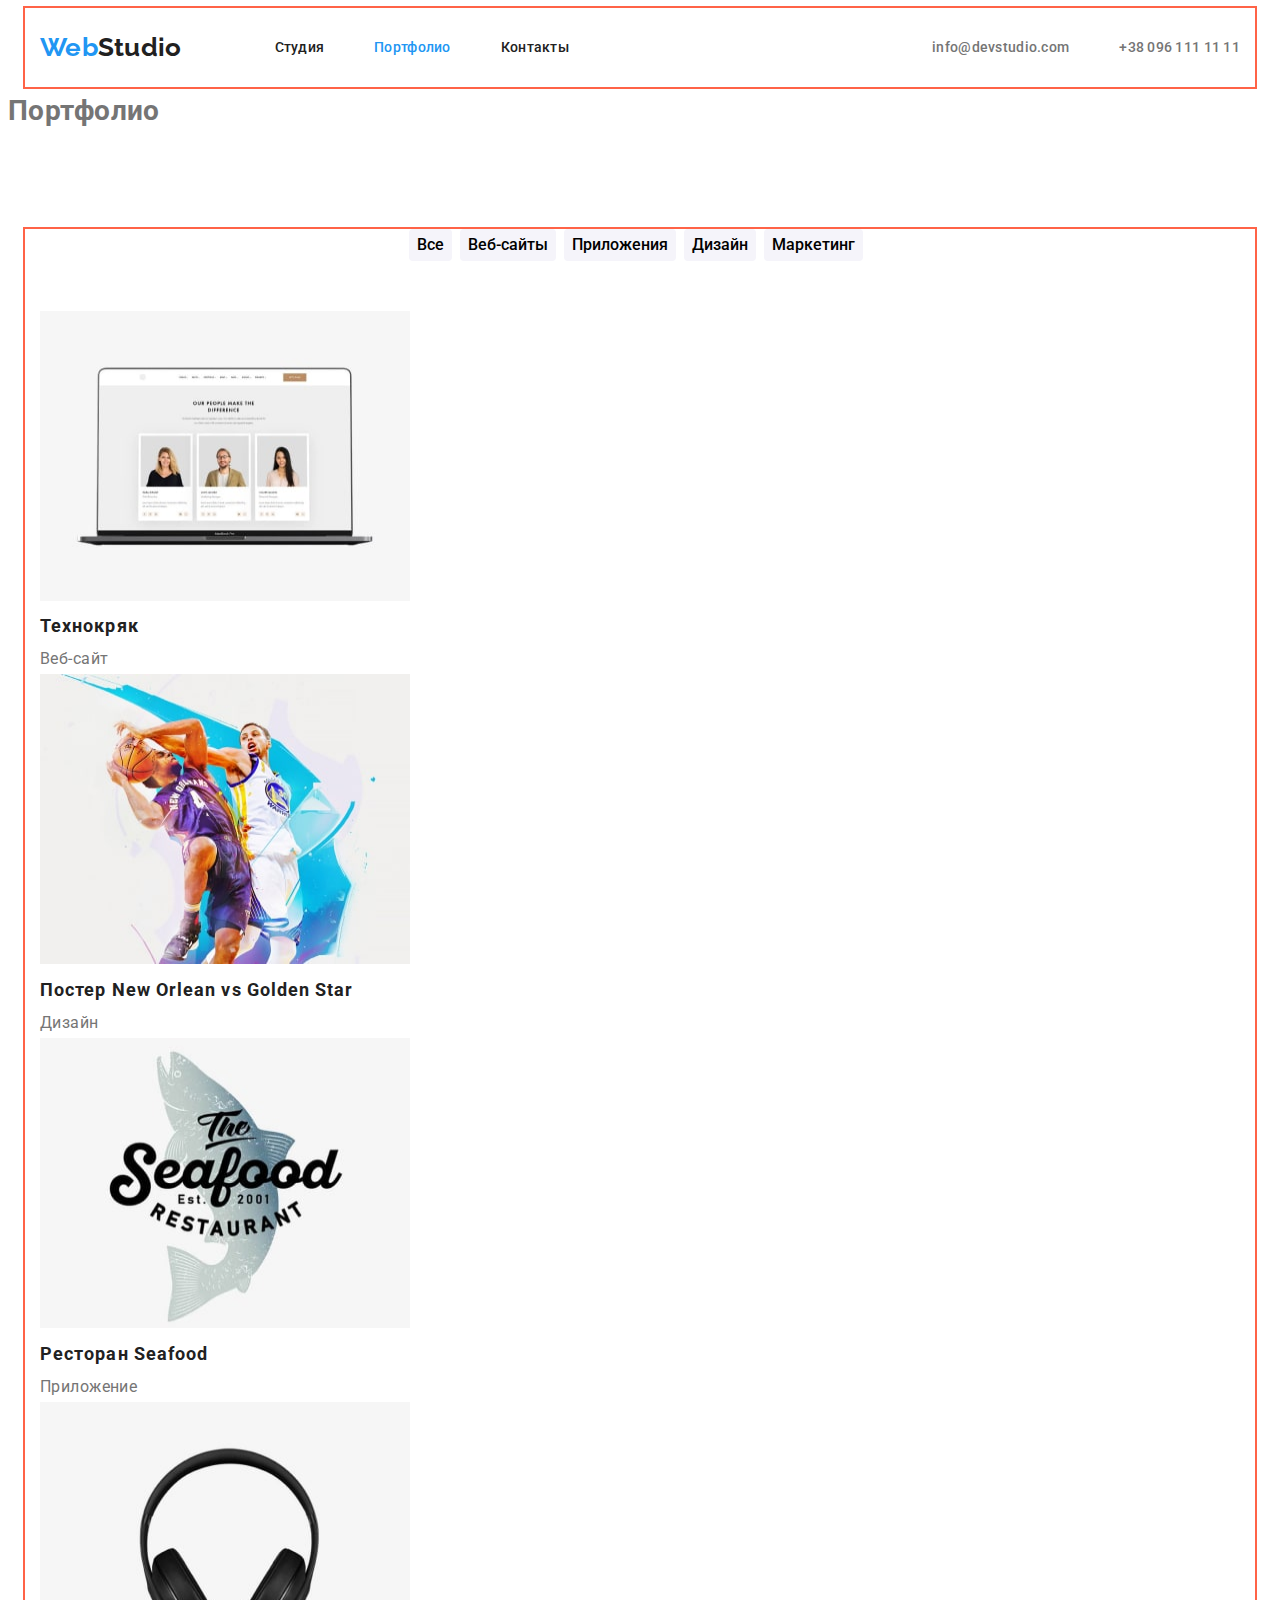
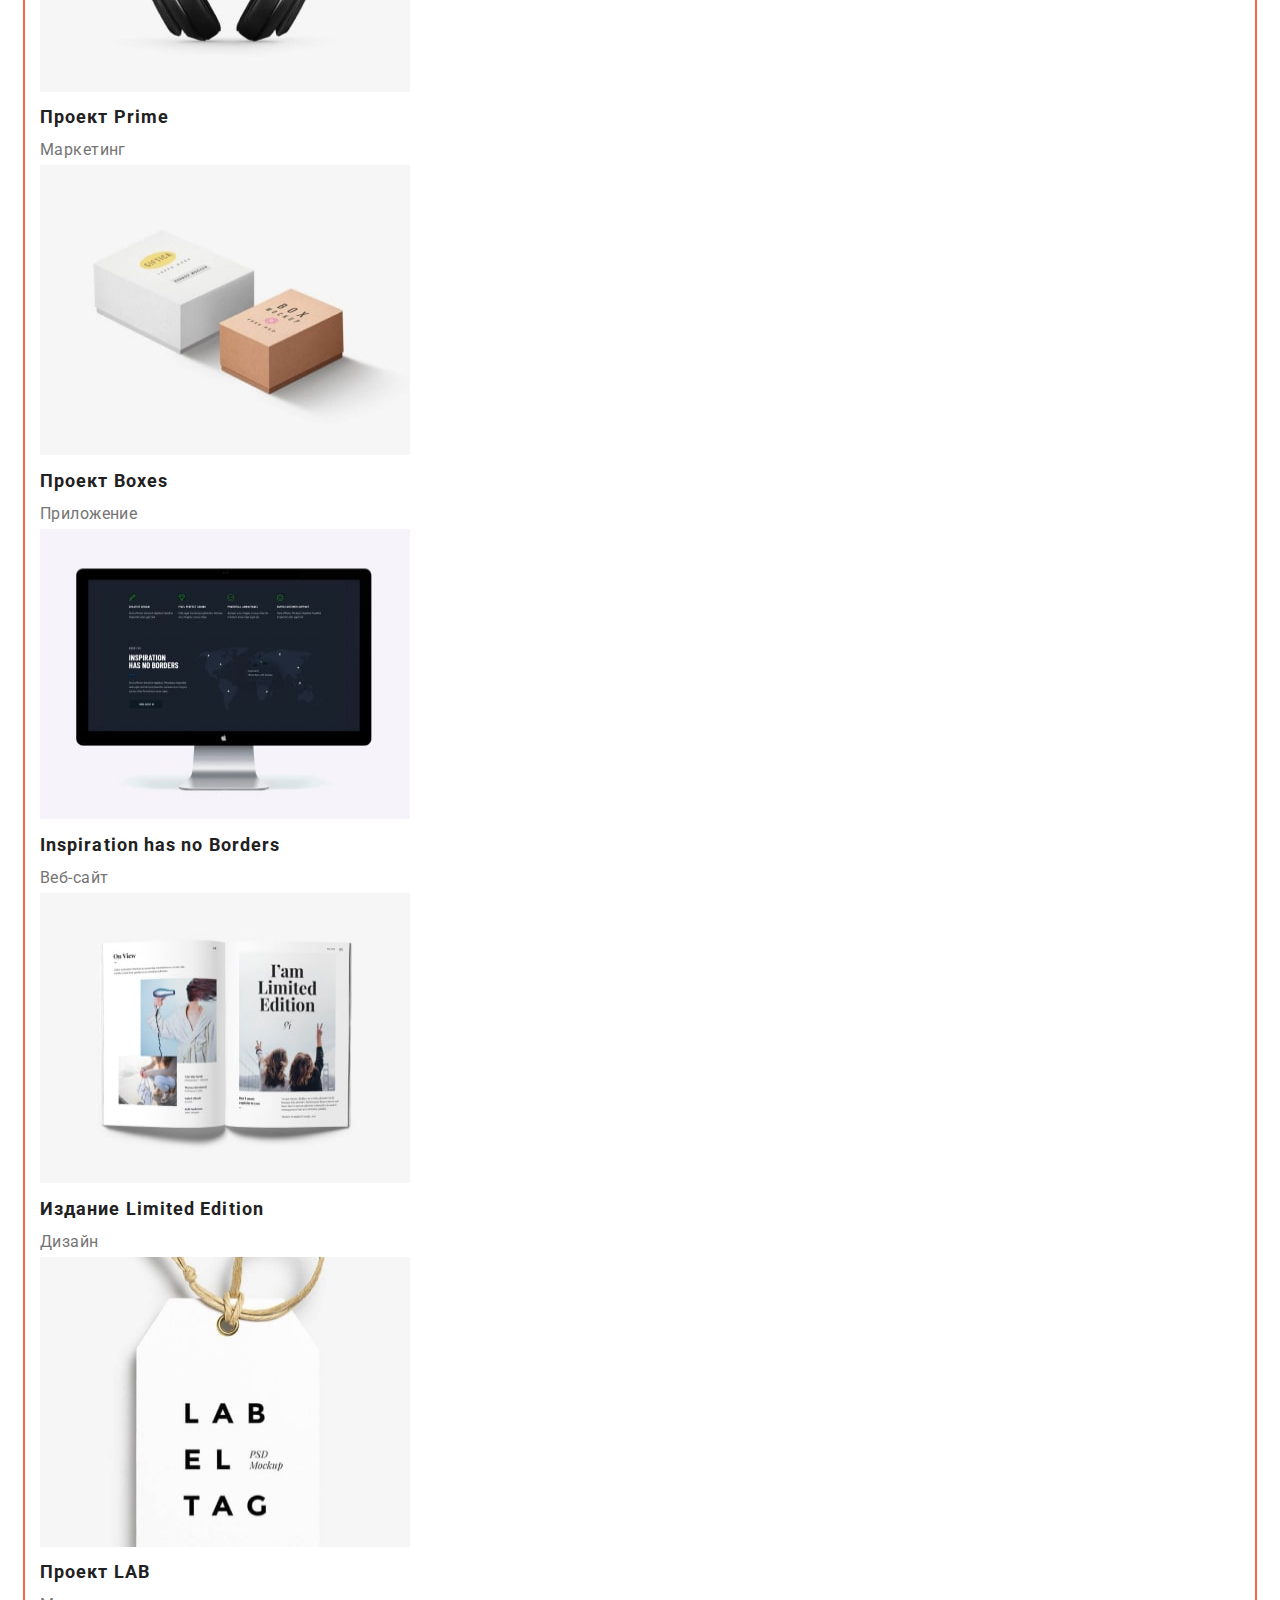
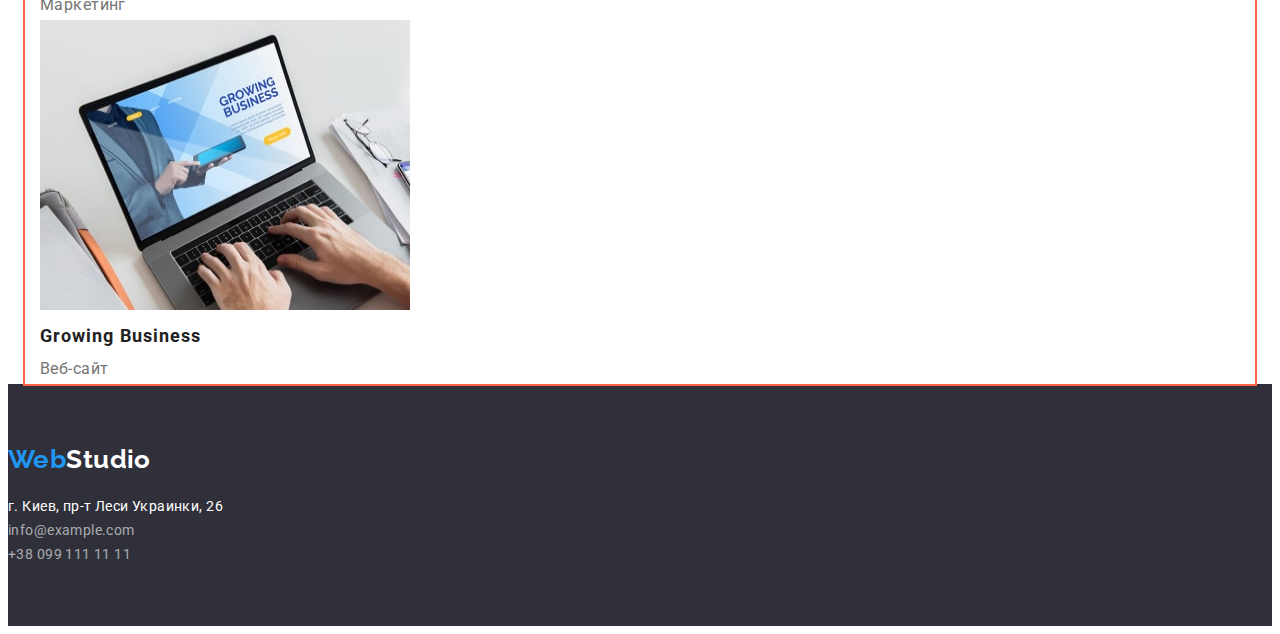
==== portfolio.html @ d2736cd9 "Задает геометрию Главной странице" ====
<!DOCTYPE html>
<html lang="ru">

<head>
    <meta charset="UTF-8">
    <meta http-equiv="X-UA-Compatible" content="IE=edge">
    <meta name="viewport" content="width=device-width, initial-scale=1.0">
    <title>Document</title>
    <link rel="stylesheet" href="./css/styles.css">
    <link rel="stylesheet" href="<link rel=" preconnect" href="https://fonts.googleapis.com">
    <link rel="preconnect" href="https://fonts.gstatic.com" crossorigin>
    <link href="https://fonts.googleapis.com/css2?family=Raleway:wght@700&family=Roboto:wght@400;500;700;900&display=swap"
        rel="stylesheet">

</head>

<body class="page">
    <header class="page-header">
        <div class="header-nav container">
            <a class="logo link" href="./index.html"><span class="logo-accent">Web</span>Studio</a>
            <nav>
                <ul class="site-nav list">
                    <li class="item">
                        <a class=" link" href="./index.html"> Студия </a>
                    </li>
                    <li class="item">
                        <a class="current link" href="./portfolio.html"> Портфолио </a>
                    </li>
                    <li class="item">
                        <a class="link" href=""> Контакты </a>
                    </li>
                </ul>
            </nav>
            <ul class="site-contact list">
                <li class="item">
                    <a class="link" href="mailto:info@devstudio.com">info@devstudio.com</a>
                </li>
                <li class="item">
                    <a class="link" href="tel:+380961111111"> +38 096 111 11 11</a>
                </li>
            </ul>
        </div>

    </header>
    <main>
        <h1>Портфолио</h1>
        <!-- links -->
        <section>
            <div class="container">
                <ul class="filter list">
                    <li><button type="button" class="portfolio-button button">Все</button></li>
                    <li><button type="button" class="portfolio-button button">Веб-сайты</button></li>
                    <li><button type="button" class="portfolio-button button">Приложения</button></li>
                    <li><button type="button" class="portfolio-button button">Дизайн</button></li>
                    <li><button type="button" class="portfolio-button button">Маркетинг</button></li>
                </ul>
                
                <ul class="list work-list">
                    <li><img src="./images/portfolio/portfolio1-min.jpg" alt="Команда" width="370" height="290">
                        <h2 class="work-list-title">Технокряк</h2>
                        <p class="work-list-text">Веб-сайт</p>
                    </li>
                    <li><img src="./images/portfolio/portfolio2-min.jpg" alt="Баскетбол" width="370" height="290">
                        <h2 class="work-list-title">Постер New Orlean vs Golden Star</h2>
                        <p class="work-list-text">Дизайн</p>
                    </li>
                    <li><img src="./images/portfolio/portfolio3-min.jpg" alt="Рыба" width="370" height="290">
                        <h2 class="work-list-title">Ресторан Seafood</h2>
                        <p class="work-list-text">Приложение</p>
                    </li>
                    <li><img src="./images/portfolio/portfolio4-min.jpg" alt="Наушники" width="370" height="290">
                        <h2 class="work-list-title">Проект Prime</h2>
                        <p class="work-list-text">Маркетинг</p>
                    </li>
                    <li><img src="./images/portfolio/portfolio5-min.jpg" alt="Коробки" width="370" height="290">
                        <h2 class="work-list-title">Проект Boxes</h2>
                        <p class="work-list-text">Приложение</p>
                    </li>
                    <li><img src="./images/portfolio/portfolio6-min.jpg" alt="Монитор" width="370" height="290">
                        <h2 class="work-list-title">Inspiration has no Borders</h2>
                        <p class="work-list-text">Веб-сайт</p>
                    </li>
                    <li><img src="./images/portfolio/portfolio7-min.jpg" alt="Журнал" width="370" height="290">
                        <h2 class="work-list-title">Издание Limited Edition</h2>
                        <p class="work-list-text">Дизайн</p>
                    </li>
                    <li><img src="./images/portfolio/portfolio8-min.jpg" alt="Этикетка" width="370" height="290">
                        <h2 class="work-list-title">Проект LAB</h2>
                        <p class="work-list-text">Маркетинг</p>
                    </li>
                    <li><img src="./images/portfolio/portfolio9-min.jpg" alt="Ноутбук" width="370" height="290">
                        <h2 class="work-list-title">Growing Business</h2>
                        <p class="work-list-text">Веб-сайт</p>
                    </li>
                </ul>

            </div>
            
        </section>
    </main>

    <footer class="footer">
        <a class="footer-logo link" href="./index.html"><span class="logo-accent">Web</span>Studio</a>
        <address class="address">
            г. Киев, пр-т Леси Украинки, 26
        </address>
        <address class="footer-contacts">
            <a class="link" href="mailto:info@example.com">info@example.com </a> <br>
            <a class="link" href="tel:+380991111111"> +38 099 111 11 11 </a>
        </address>
    </footer>
</body>

</html>
---- css/styles.css ----
:root {
  --primaty-text-color: #757575;
  --title-text-color: #212121;
  --accent-color: #2196f3;
  --primary-white-color: #ffffff;
  --secondary-background-color: #2f303a;
  --footer-contact-color: rgba(255, 255, 255, 0.6);
}

p,
h1,
h2,
h3,
h4,
h5,
h6 {
  margin-top: 0;
  margin-bottom: 0;
}

.container {
  width: 1200px;
  padding-left: 15px;
  padding-right: 15px;
  margin: 0 auto;
  outline: 2px solid tomato;
}
.page {
  background-color: var(--primary-white-color);
  color: var(--primaty-text-color);
  font-family: Roboto, sans-serif;
  font-size: 14px;
  line-height: 1.7;
  letter-spacing: 0.03em;
}
.list {
  list-style: none;
  margin-bottom: 0;
  margin-top: 0;
  padding-left: 0;
}

.link {
  text-decoration: none;
}

.button {
  font-family: Roboto;
  cursor: pointer;
  border-radius: 4px;
}

/* Header */
.header-nav {
  display: flex;
}
.page-header {
  font-weight: 500;
  line-height: 1.1;
  letter-spacing: 0.02em;
  align-items: center;
}
.logo,
.footer-logo {
  padding-top: 24px;
  color: var(--title-text-color);

  font-family: Raleway, sans-serif;
  font-weight: 700;
  font-size: 26px;
  line-height: 1.2;
}
.logo {
  margin-right: 93px;
}
.logo-accent {
  color: var(--accent-color);
}

.site-nav {
  display: flex;
  align-items: center;
}

.site-nav .link {
  display: block;
  padding-top: 32px;
  padding-bottom: 32px;

  color: var(--title-text-color);
}

.site-nav a:hover,
.site-nav a:focus {
  color: var(--accent-color);
}
.site-nav .current {
  color: var(--accent-color);
}

.site-nav .item:not(:last-child) {
  margin-right: 50px;
}

.site-contact {
  display: flex;
  margin-left: auto;
}
.site-contact .item + .item {
  margin-left: 50px;
}
.site-contact .link {
  display: flex;
  padding-top: 32px;
  padding-bottom: 32px;

  color: #757575;
}
.site-contact a:hover,
.site-contact a:focus {
  color: var(--accent-color);
}

/* Hero */
.hero {
  margin-bottom: 94px;
  background-color: var(--secondary-background-color);
}
.hero-title {
  margin-bottom: 30px;

  color: var(--primary-white-color);

  font-family: Roboto;
  font-weight: 900;
  font-size: 44px;
  line-height: 1.4;
  text-align: center;
  letter-spacing: 0.06em;
  text-transform: uppercase;
}

.hero-button {
  width: 200px;
  height: 50px;

  border-color: transparent;

  background-color: var(--accent-color);
  color: var(--primary-white-color);

  font-weight: 700;
  font-size: 16px;
  line-height: 1.9;
  text-align: center;
  letter-spacing: 0.06em;
}

/* Sections */
.section-title {
  margin-bottom: 50px;
  color: var(--title-text-color);

  font-size: 36px;
  line-height: 1.2;
  text-align: center;
}

/* Benefits */
.benefits {
  margin-bottom: 94px;
}
.benefits-list {
  display: flex;
}

.benefits-list h3 {
  color: var(--title-text-color);
}

.benefits-item:not(:last-child) {
  margin-right: 30px;
}
.benefits-list-title {
  margin-bottom: 10px;
  font-size: 14px;
  line-height: 1.1;
  text-transform: uppercase;
}

.benefits-text {
  max-width: 270px;
}

/* Tasks */
.tasks {
  margin-bottom: 94px;
}
.tasks-list {
  display: flex;
}

.tasks-item {
  margin-right: 30px;
}

/* Team */
.team {
  margin-bottom: 0;
  padding-top: 94px;
  padding-bottom: 94px;

  background-color: #f5f4fa;
}

.team-item:not(:last-child) {
  margin-right: 30px;
  padding-bottom: 30px;

  background-color: #ffffff;
}
.team-list {
  display: flex;

  font-size: 16px;
  line-height: 1.2;
  text-align: center;
}

.team-list-title {
  margin-top: 30px;
  margin-bottom: 10px;
  color: var(--title-text-color);

  font-weight: 500;
  font-size: 16px;
  line-height: 1.2;
  text-align: center;
}

/* -----------Portfolio */
.filter {
  display: flex;
  justify-content: center;
  margin-bottom: 50px;
  margin-top: 94px;
}
.portfolio-button {
  background-color: #f5f4fa;
  border-color: transparent;

  font-weight: 500;
  font-size: 16px;
  line-height: 1.6;
  text-align: center;
}
.portfolio-button:hover,
.portfolio-button:focus {
  color: #ffffff;
  background-color: var(--accent-color);
}

.portfolio-button {
  margin-right: 8px;
}

.work-list-title {
  color: var(--title-text-color);

  font-size: 18px;
  line-height: 2;
  letter-spacing: 0.06em;
}

.work-list-text {
  font-size: 16px;
  line-height: 1.87;
}

/* Footer */
.footer {
  padding-top: 60px;
  padding-bottom: 60px;
  background-color: var(--secondary-background-color);
}
.footer-logo {
  padding-bottom: 0;
  padding-top: 0;
  display: block;
  margin-bottom: 20px;

  color: var(--primary-white-color);
}

.address {
  color: var(--primary-white-color);
  font-style: normal;
}

.footer-contacts a {
  font-style: normal;
  color: var(--footer-contact-color);
}

.footer-contacts a:hover,
.footer-contacts a:focus {
  color: var(--accent-color);
}
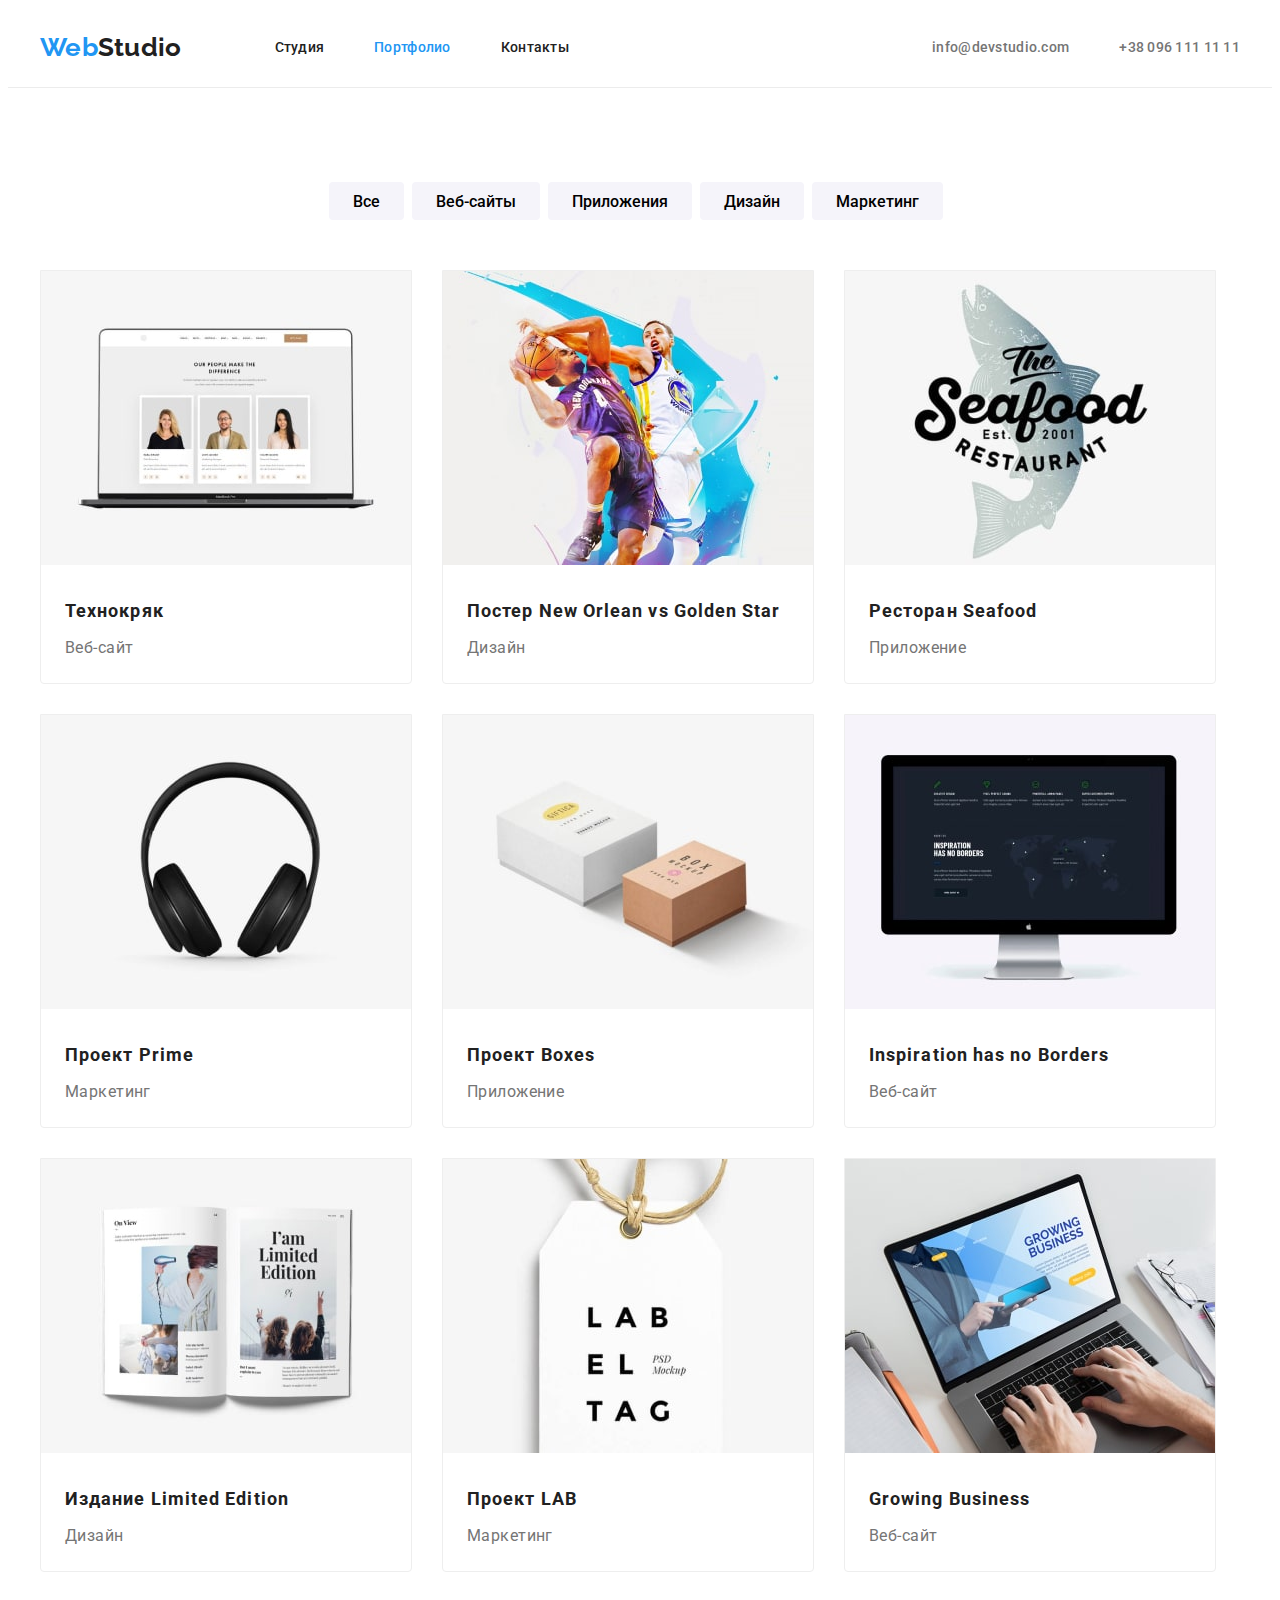
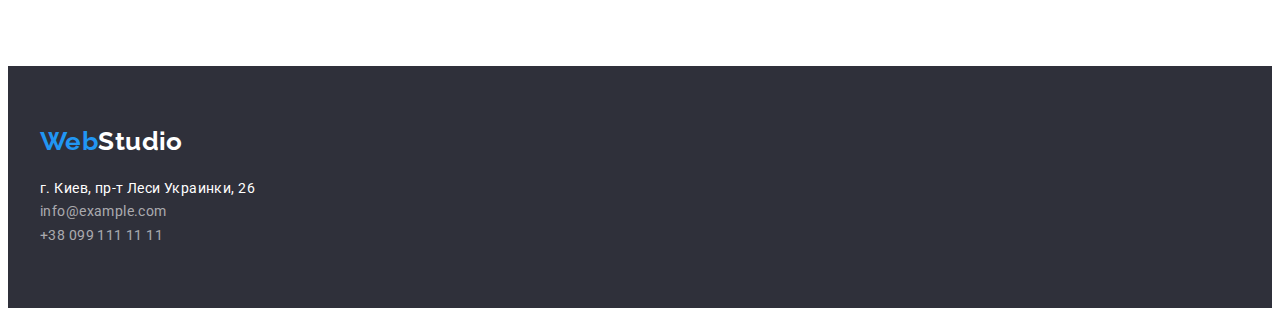
==== commit fb3e5566: "Задает геометрию странице Портфолио" ====
--- a/portfolio.html
+++ b/portfolio.html
@@ -43,7 +43,7 @@
 
     </header>
     <main>
-        <h1>Портфолио</h1>
+        <h1 class="visually-hidden">Портфолио</h1>
         <!-- links -->
         <section>
             <div class="container">
@@ -56,41 +56,47 @@
                 </ul>
                 
                 <ul class="list work-list">
-                    <li><img src="./images/portfolio/portfolio1-min.jpg" alt="Команда" width="370" height="290">
-                        <h2 class="work-list-title">Технокряк</h2>
-                        <p class="work-list-text">Веб-сайт</p>
+                    <li class="work-item"><img src="./images/portfolio/portfolio1-min.jpg" alt="Команда" width="370" height="294">
+                        <div class="card">
+                            <h2 class="work-list-title">Технокряк</h2>
+                            <p class="work-list-text">Веб-сайт</p>
+                        </div>
                     </li>
-                    <li><img src="./images/portfolio/portfolio2-min.jpg" alt="Баскетбол" width="370" height="290">
-                        <h2 class="work-list-title">Постер New Orlean vs Golden Star</h2>
+                    <li class="work-item"><img src="./images/portfolio/portfolio2-min.jpg" alt="Баскетбол" width="370" height="294">
+                        
+                        <div class="card">
+                            <h2 class="work-list-title">Постер New Orlean vs Golden Star</h2>
                         <p class="work-list-text">Дизайн</p>
+                        </div>
                     </li>
-                    <li><img src="./images/portfolio/portfolio3-min.jpg" alt="Рыба" width="370" height="290">
+                    <li class="work-item"><img src="./images/portfolio/portfolio3-min.jpg" alt="Рыба" width="370" height="294">
+                        <div class="card">
                         <h2 class="work-list-title">Ресторан Seafood</h2>
-                        <p class="work-list-text">Приложение</p>
+                        <p class="work-list-text">Приложение</p></div>
                     </li>
-                    <li><img src="./images/portfolio/portfolio4-min.jpg" alt="Наушники" width="370" height="290">
-                        <h2 class="work-list-title">Проект Prime</h2>
-                        <p class="work-list-text">Маркетинг</p>
+                    <li class="work-item"><img src="./images/portfolio/portfolio4-min.jpg" alt="Наушники" width="370" height="294">
+                        <div class="card"><h2 class="work-list-title">Проект Prime</h2>
+                        <p class="work-list-text">Маркетинг</p></div>
                     </li>
-                    <li><img src="./images/portfolio/portfolio5-min.jpg" alt="Коробки" width="370" height="290">
-                        <h2 class="work-list-title">Проект Boxes</h2>
-                        <p class="work-list-text">Приложение</p>
+                    <li class="work-item"><img src="./images/portfolio/portfolio5-min.jpg" alt="Коробки" width="370" height="294">
+                        <div class="card"><h2 class="work-list-title">Проект Boxes</h2>
+                        <p class="work-list-text">Приложение</p></div>
                     </li>
-                    <li><img src="./images/portfolio/portfolio6-min.jpg" alt="Монитор" width="370" height="290">
-                        <h2 class="work-list-title">Inspiration has no Borders</h2>
-                        <p class="work-list-text">Веб-сайт</p>
+                    <li class="work-item"><img src="./images/portfolio/portfolio6-min.jpg" alt="Монитор" width="370" height="294">
+                        <div class="card"><h2 class="work-list-title">Inspiration has no Borders</h2>
+                        <p class="work-list-text">Веб-сайт</p></div>
                     </li>
-                    <li><img src="./images/portfolio/portfolio7-min.jpg" alt="Журнал" width="370" height="290">
-                        <h2 class="work-list-title">Издание Limited Edition</h2>
-                        <p class="work-list-text">Дизайн</p>
+                    <li class="work-item"><img src="./images/portfolio/portfolio7-min.jpg" alt="Журнал" width="370" height="294">
+                        <div class="card"><h2 class="work-list-title">Издание Limited Edition</h2>
+                        <p class="work-list-text">Дизайн</p></div>
                     </li>
-                    <li><img src="./images/portfolio/portfolio8-min.jpg" alt="Этикетка" width="370" height="290">
-                        <h2 class="work-list-title">Проект LAB</h2>
-                        <p class="work-list-text">Маркетинг</p>
+                    <li class="work-item"><img src="./images/portfolio/portfolio8-min.jpg" alt="Этикетка" width="370" height="294">
+                        <div class="card"><h2 class="work-list-title">Проект LAB</h2>
+                        <p class="work-list-text">Маркетинг</p></div>
                     </li>
-                    <li><img src="./images/portfolio/portfolio9-min.jpg" alt="Ноутбук" width="370" height="290">
-                        <h2 class="work-list-title">Growing Business</h2>
-                        <p class="work-list-text">Веб-сайт</p>
+                    <li class="work-item"><img src="./images/portfolio/portfolio9-min.jpg" alt="Ноутбук" width="370" height="294">
+                        <div class="card"><h2 class="work-list-title">Growing Business</h2>
+                        <p class="work-list-text">Веб-сайт</p></div>
                     </li>
                 </ul>
 
@@ -100,14 +106,21 @@
     </main>
 
     <footer class="footer">
-        <a class="footer-logo link" href="./index.html"><span class="logo-accent">Web</span>Studio</a>
-        <address class="address">
-            г. Киев, пр-т Леси Украинки, 26
-        </address>
-        <address class="footer-contacts">
-            <a class="link" href="mailto:info@example.com">info@example.com </a> <br>
-            <a class="link" href="tel:+380991111111"> +38 099 111 11 11 </a>
-        </address>
+        <div class="container">
+            <a class="footer-logo link" href="./index.html"><span class="logo-accent">Web</span>Studio</a>
+            <div class="footer-address">
+                <address class="address">
+                    г. Киев, пр-т Леси Украинки, 26
+                </address>
+                <address class="footer-contacts">
+                    <a class="link" href="mailto:info@example.com">info@example.com </a> <br>
+                    <a class="link" href="tel:+380991111111"> +38 099 111 11 11 </a>
+                </address>
+            </div>
+    
+        </div>
+    
+    
     </footer>
 </body>
 
--- a/css/styles.css
+++ b/css/styles.css
@@ -23,7 +23,7 @@
   padding-left: 15px;
   padding-right: 15px;
   margin: 0 auto;
-  outline: 2px solid tomato;
+  /* outline: 2px solid tomato; */
 }
 .page {
   background-color: var(--primary-white-color);
@@ -49,12 +49,23 @@
   cursor: pointer;
   border-radius: 4px;
 }
-
+.visually-hidden {
+  position: absolute;
+  width: 1px;
+  height: 1px;
+  margin: -1px;
+  padding: 0;
+  overflow: hidden;
+  border: 0;
+  clip: rect(0 0 0 0);
+}
 /* Header */
 .header-nav {
   display: flex;
 }
 .page-header {
+  border-bottom: 1px solid #ececec;
+
   font-weight: 500;
   line-height: 1.1;
   letter-spacing: 0.02em;
@@ -123,7 +134,8 @@
 
 /* Hero */
 .hero {
-  margin-bottom: 94px;
+  padding-top: 200px;
+  padding-bottom: 200px;
   background-color: var(--secondary-background-color);
 }
 .hero-title {
@@ -141,6 +153,10 @@
 }
 
 .hero-button {
+  display: flex;
+  margin-left: auto;
+  margin-right: auto;
+
   width: 200px;
   height: 50px;
 
@@ -157,6 +173,7 @@
 }
 
 /* Sections */
+
 .section-title {
   margin-bottom: 50px;
   color: var(--title-text-color);
@@ -168,7 +185,8 @@
 
 /* Benefits */
 .benefits {
-  margin-bottom: 94px;
+  padding-top: 94px;
+  padding-bottom: 94px;
 }
 .benefits-list {
   display: flex;
@@ -194,7 +212,7 @@
 
 /* Tasks */
 .tasks {
-  margin-bottom: 94px;
+  padding-bottom: 94px;
 }
 .tasks-list {
   display: flex;
@@ -213,11 +231,12 @@
   background-color: #f5f4fa;
 }
 
+.team-item-bg {
+  background-color: #ffffff;
+}
 .team-item:not(:last-child) {
   margin-right: 30px;
   padding-bottom: 30px;
-
-  background-color: #ffffff;
 }
 .team-list {
   display: flex;
@@ -243,9 +262,14 @@
   display: flex;
   justify-content: center;
   margin-bottom: 50px;
-  margin-top: 94px;
+  padding-top: 94px;
 }
 .portfolio-button {
+  margin-right: 8px;
+  padding-right: 22px;
+  padding-left: 22px;
+
+  height: 38px;
   background-color: #f5f4fa;
   border-color: transparent;
 
@@ -260,11 +284,30 @@
   background-color: var(--accent-color);
 }
 
-.portfolio-button {
-  margin-right: 8px;
-}
-
+.work-list {
+  display: flex;
+  flex-wrap: wrap;
+  margin-left: -30px;
+  margin-top: -30px;
+  padding-bottom: 94px;
+}
+
+.card {
+  margin-left: 24px;
+  margin-right: 24px;
+}
+.work-item {
+  flex-basis: ((100%-9 * 30) / 9);
+  margin-left: 30px;
+  margin-top: 30px;
+  padding-bottom: 20px;
+  border: 1px solid #eeeeee;
+  border-bottom-right-radius: 4px;
+  border-bottom-left-radius: 4px;
+}
 .work-list-title {
+  margin-top: 20px;
+  margin-bottom: 4px;
   color: var(--title-text-color);
 
   font-size: 18px;
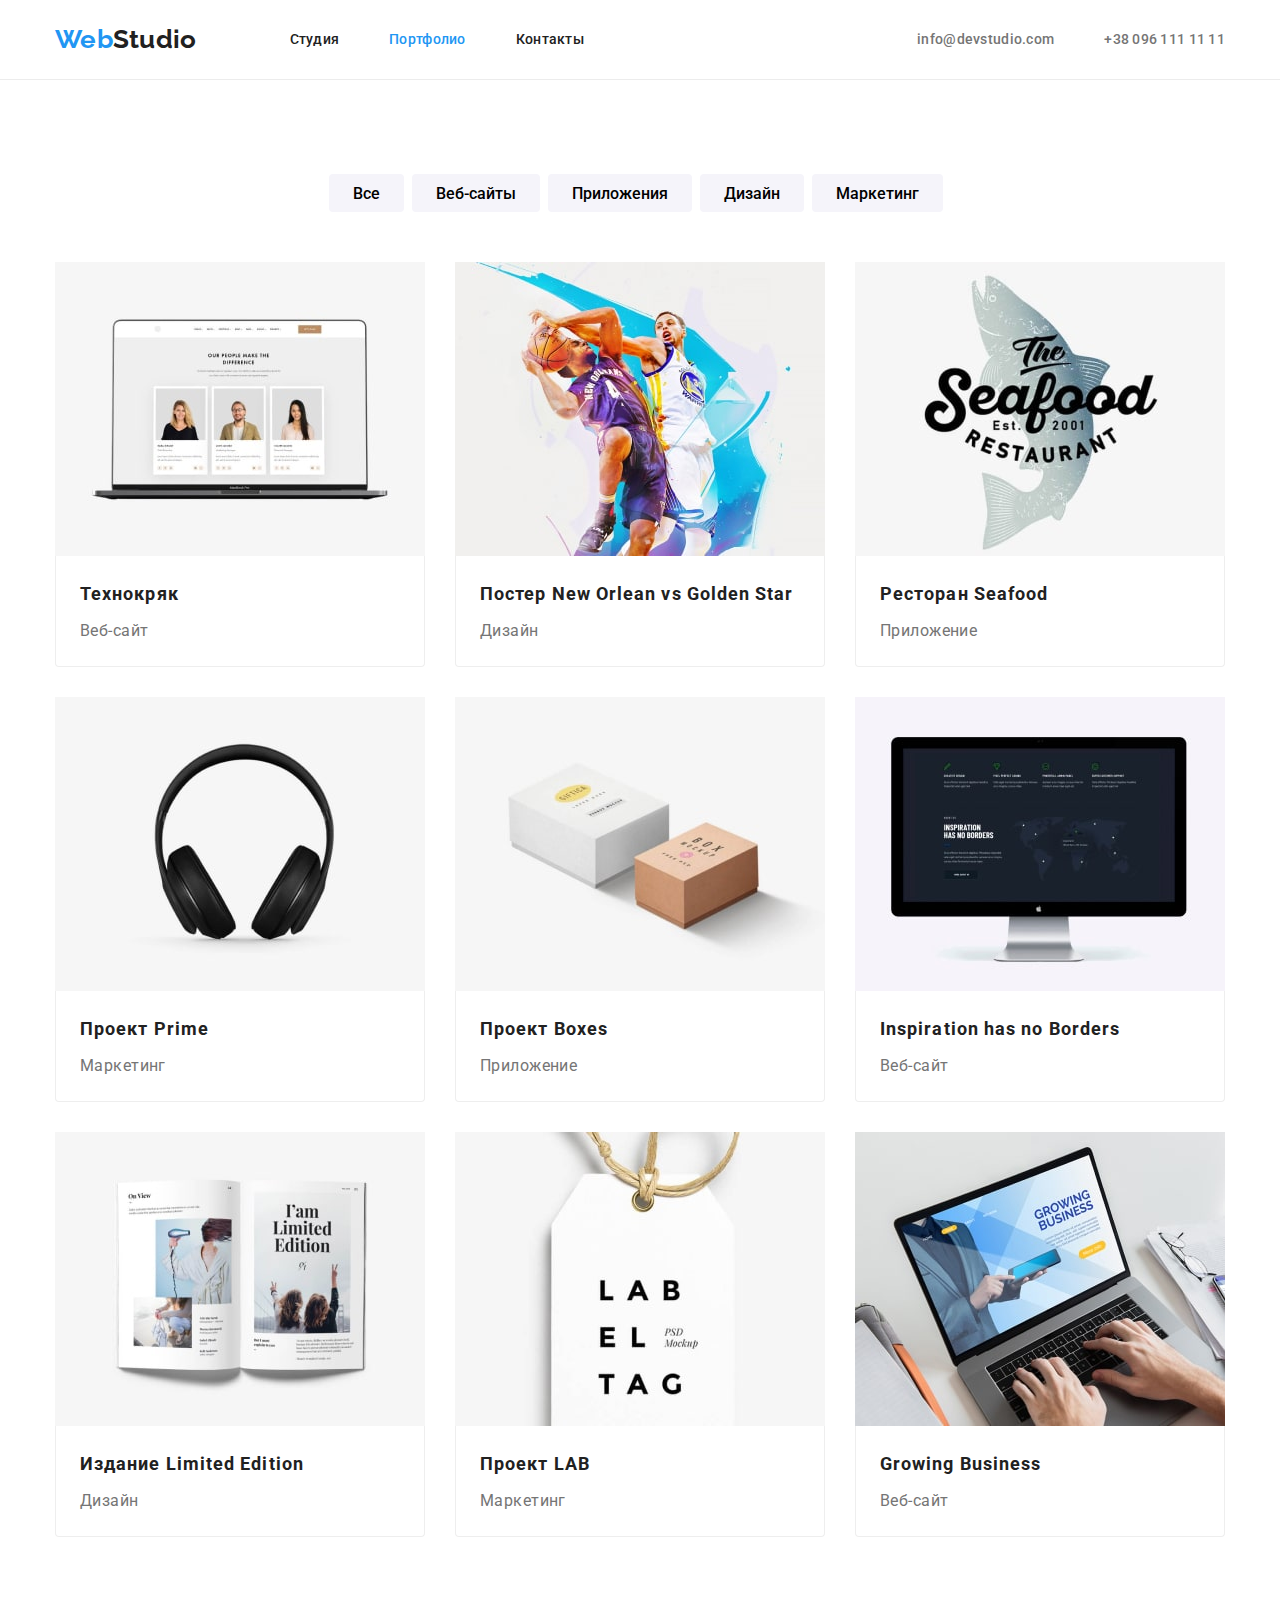
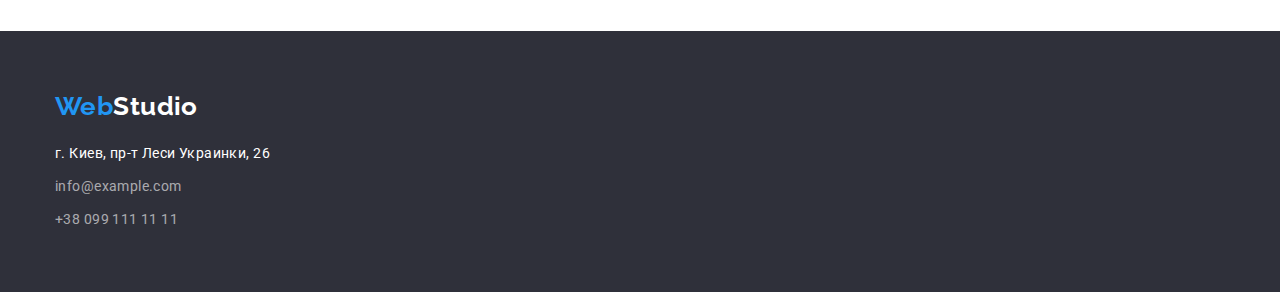
==== commit d5c8d988: "Вносит правки" ====
--- a/portfolio.html
+++ b/portfolio.html
@@ -6,12 +6,14 @@
     <meta http-equiv="X-UA-Compatible" content="IE=edge">
     <meta name="viewport" content="width=device-width, initial-scale=1.0">
     <title>Document</title>
-    <link rel="stylesheet" href="./css/styles.css">
+    
     <link rel="stylesheet" href="<link rel=" preconnect" href="https://fonts.googleapis.com">
     <link rel="preconnect" href="https://fonts.gstatic.com" crossorigin>
     <link href="https://fonts.googleapis.com/css2?family=Raleway:wght@700&family=Roboto:wght@400;500;700;900&display=swap"
         rel="stylesheet">
-
+    <link rel="stylesheet"
+        href="https://cdnjs.cloudflare.com/ajax/libs/modern-normalize/1.1.0/modern-normalize.min.css">
+    <link rel="stylesheet" href="./css/styles.css">
 </head>
 
 <body class="page">
@@ -45,7 +47,7 @@
     <main>
         <h1 class="visually-hidden">Портфолио</h1>
         <!-- links -->
-        <section>
+        <section class="portfolio">
             <div class="container">
                 <ul class="filter list">
                     <li><button type="button" class="portfolio-button button">Все</button></li>
@@ -63,40 +65,52 @@
                         </div>
                     </li>
                     <li class="work-item"><img src="./images/portfolio/portfolio2-min.jpg" alt="Баскетбол" width="370" height="294">
-                        
                         <div class="card">
                             <h2 class="work-list-title">Постер New Orlean vs Golden Star</h2>
-                        <p class="work-list-text">Дизайн</p>
+                            <p class="work-list-text">Дизайн</p>
                         </div>
                     </li>
                     <li class="work-item"><img src="./images/portfolio/portfolio3-min.jpg" alt="Рыба" width="370" height="294">
                         <div class="card">
-                        <h2 class="work-list-title">Ресторан Seafood</h2>
-                        <p class="work-list-text">Приложение</p></div>
+                            <h2 class="work-list-title">Ресторан Seafood</h2>
+                            <p class="work-list-text">Приложение</p>
+                        </div>
                     </li>
                     <li class="work-item"><img src="./images/portfolio/portfolio4-min.jpg" alt="Наушники" width="370" height="294">
-                        <div class="card"><h2 class="work-list-title">Проект Prime</h2>
-                        <p class="work-list-text">Маркетинг</p></div>
+                        <div class="card">
+                            <h2 class="work-list-title">Проект Prime</h2>
+                            <p class="work-list-text">Маркетинг</p>
+                        </div>
                     </li>
                     <li class="work-item"><img src="./images/portfolio/portfolio5-min.jpg" alt="Коробки" width="370" height="294">
-                        <div class="card"><h2 class="work-list-title">Проект Boxes</h2>
-                        <p class="work-list-text">Приложение</p></div>
+                        <div class="card">
+                            <h2 class="work-list-title">Проект Boxes</h2>
+                            <p class="work-list-text">Приложение</p>
+                        </div>
                     </li>
                     <li class="work-item"><img src="./images/portfolio/portfolio6-min.jpg" alt="Монитор" width="370" height="294">
-                        <div class="card"><h2 class="work-list-title">Inspiration has no Borders</h2>
-                        <p class="work-list-text">Веб-сайт</p></div>
+                        <div class="card">
+                            <h2 class="work-list-title">Inspiration has no Borders</h2>
+                            <p class="work-list-text">Веб-сайт</p>
+                        </div>
                     </li>
                     <li class="work-item"><img src="./images/portfolio/portfolio7-min.jpg" alt="Журнал" width="370" height="294">
-                        <div class="card"><h2 class="work-list-title">Издание Limited Edition</h2>
-                        <p class="work-list-text">Дизайн</p></div>
+                        <div class="card">
+                            <h2 class="work-list-title">Издание Limited Edition</h2>
+                            <p class="work-list-text">Дизайн</p>
+                        </div>
                     </li>
                     <li class="work-item"><img src="./images/portfolio/portfolio8-min.jpg" alt="Этикетка" width="370" height="294">
-                        <div class="card"><h2 class="work-list-title">Проект LAB</h2>
-                        <p class="work-list-text">Маркетинг</p></div>
+                        <div class="card">
+                            <h2 class="work-list-title">Проект LAB</h2>
+                            <p class="work-list-text">Маркетинг</p>
+                        </div>
                     </li>
                     <li class="work-item"><img src="./images/portfolio/portfolio9-min.jpg" alt="Ноутбук" width="370" height="294">
-                        <div class="card"><h2 class="work-list-title">Growing Business</h2>
-                        <p class="work-list-text">Веб-сайт</p></div>
+                        <div class="card">
+                            <h2 class="work-list-title">Growing Business</h2>
+                            <p class="work-list-text">Веб-сайт</p>
+                        </div>
                     </li>
                 </ul>
 
@@ -113,14 +127,14 @@
                     г. Киев, пр-т Леси Украинки, 26
                 </address>
                 <address class="footer-contacts">
-                    <a class="link" href="mailto:info@example.com">info@example.com </a> <br>
-                    <a class="link" href="tel:+380991111111"> +38 099 111 11 11 </a>
+                    <a class="link link-mail" href="mailto:info@example.com">info@example.com </a>
+                    <a class="link lint-tel" href="tel:+380991111111"> +38 099 111 11 11 </a>
                 </address>
             </div>
-    
+
         </div>
-    
-    
+
+
     </footer>
 </body>
 
--- a/css/styles.css
+++ b/css/styles.css
@@ -139,6 +139,9 @@
   background-color: var(--secondary-background-color);
 }
 .hero-title {
+  margin-right: auto;
+  margin-left: auto;
+  width: 696px;
   margin-bottom: 30px;
 
   color: var(--primary-white-color);
@@ -154,11 +157,12 @@
 
 .hero-button {
   display: flex;
+  padding: 10px 32px;
   margin-left: auto;
   margin-right: auto;
 
-  width: 200px;
-  height: 50px;
+  min-width: 200px;
+  min-height: 50px;
 
   border-color: transparent;
 
@@ -246,8 +250,13 @@
   text-align: center;
 }
 
+.team-item .card {
+  padding-bottom: 30px;
+  padding-top: 30px;
+}
+
 .team-list-title {
-  margin-top: 30px;
+  /* margin-top: 30px; */
   margin-bottom: 10px;
   color: var(--title-text-color);
 
@@ -258,11 +267,13 @@
 }
 
 /* -----------Portfolio */
+.portfolio {
+  padding-top: 94px;
+}
 .filter {
   display: flex;
   justify-content: center;
   margin-bottom: 50px;
-  padding-top: 94px;
 }
 .portfolio-button {
   margin-right: 8px;
@@ -292,21 +303,26 @@
   padding-bottom: 94px;
 }
 
-.card {
-  margin-left: 24px;
-  margin-right: 24px;
-}
 .work-item {
+  display: flex;
+  flex-direction: column;
   flex-basis: ((100%-9 * 30) / 9);
   margin-left: 30px;
   margin-top: 30px;
-  padding-bottom: 20px;
+}
+.work-item img {
+  margin: 0;
+  max-width: 100%;
+}
+
+.work-item .card {
   border: 1px solid #eeeeee;
   border-bottom-right-radius: 4px;
   border-bottom-left-radius: 4px;
+  border-top: transparent;
+  padding: 20px 24px;
 }
 .work-list-title {
-  margin-top: 20px;
   margin-bottom: 4px;
   color: var(--title-text-color);
 
@@ -336,12 +352,15 @@
 }
 
 .address {
+  margin-bottom: 9px;
+
   color: var(--primary-white-color);
   font-style: normal;
 }
 
 .footer-contacts a {
   font-style: normal;
+  display: block;
   color: var(--footer-contact-color);
 }
 
@@ -349,3 +368,7 @@
 .footer-contacts a:focus {
   color: var(--accent-color);
 }
+
+.link-mail {
+  margin-bottom: 9px;
+}
